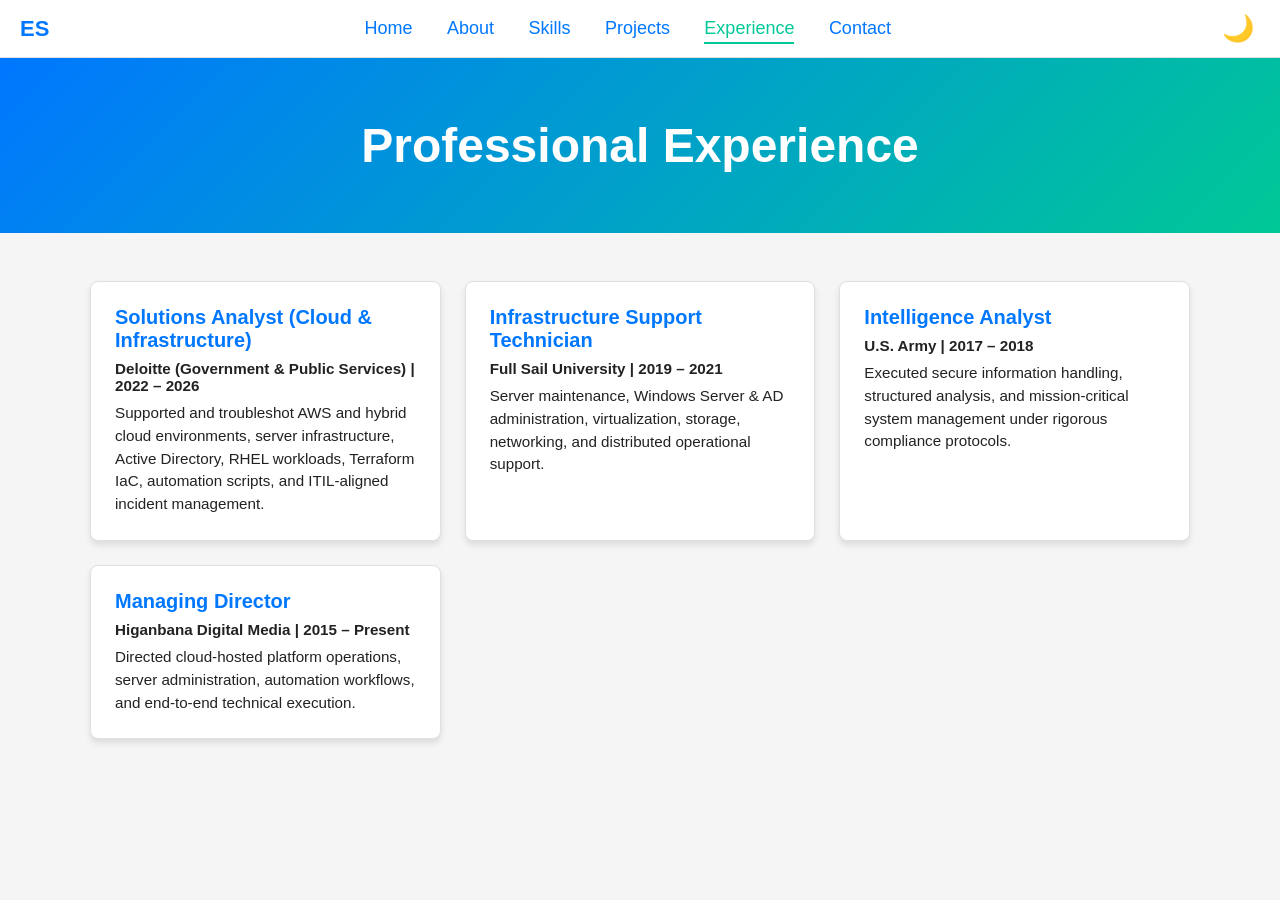
==== experience.html @ b132aea4 "Update experience.html" ====
<!DOCTYPE html>
<html lang="en">
<head>
    <meta charset="UTF-8">
    <title>Experience | Emmanuell Symlar</title>
    <link rel="stylesheet" href="css/style.css">
    <script src="js/main.js" defer></script>
</head>
<body>
<nav class="topnav">
    <div class="nav-left">
        <a href="index.html" class="brand">ES</a>
    </div>

    <div class="nav-right" id="navLinks">
        <a href="index.html">Home</a>
        <a href="about.html">About</a>
        <a href="skills.html">Skills</a>
        <a href="projects.html">Projects</a>
        <a href="experience.html" class="active">Experience</a>
        <a href="contact.html">Contact</a>
    </div>

    <button class="menu-btn" onclick="toggleMenu()" aria-label="Toggle Navigation">☰</button>
    <button class="theme-btn" onclick="toggleTheme()" aria-label="Toggle Theme">🌙</button>
</nav>

<header class="hero">
    <h1>Professional Experience</h1>
</header>

<main>
    <section class="skills-container">
        
        <div class="skill-card" style="text-align: left;">
            <h2 style="color: var(--accent); margin-bottom: 0.5rem;">Solutions Analyst (Cloud & Infrastructure)</h2>
            <p style="margin: 0 0 0.5rem 0; font-weight: bold; font-size: 0.95rem;">Deloitte (Government & Public Services) | 2022 – 2026</p>
            <p style="margin: 0; line-height: 1.5; font-size: 0.95rem;">
                Supported and troubleshot AWS and hybrid cloud environments, server infrastructure, Active Directory, RHEL workloads, Terraform IaC, automation scripts, and ITIL-aligned incident management.
            </p>
        </div>

        <div class="skill-card" style="text-align: left;">
            <h2 style="color: var(--accent); margin-bottom: 0.5rem;">Infrastructure Support Technician</h2>
            <p style="margin: 0 0 0.5rem 0; font-weight: bold; font-size: 0.95rem;">Full Sail University | 2019 – 2021</p>
            <p style="margin: 0; line-height: 1.5; font-size: 0.95rem;">
                Server maintenance, Windows Server & AD administration, virtualization, storage, networking, and distributed operational support.
            </p>
        </div>

        <div class="skill-card" style="text-align: left;">
            <h2 style="color: var(--accent); margin-bottom: 0.5rem;">Intelligence Analyst</h2>
            <p style="margin: 0 0 0.5rem 0; font-weight: bold; font-size: 0.95rem;">U.S. Army | 2017 – 2018</p>
            <p style="margin: 0; line-height: 1.5; font-size: 0.95rem;">
                Executed secure information handling, structured analysis, and mission-critical system management under rigorous compliance protocols.
            </p>
        </div>

        <div class="skill-card" style="text-align: left;">
            <h2 style="color: var(--accent); margin-bottom: 0.5rem;">Managing Director</h2>
            <p style="margin: 0 0 0.5rem 0; font-weight: bold; font-size: 0.95rem;">Higanbana Digital Media | 2015 – Present</p>
            <p style="margin: 0; line-height: 1.5; font-size: 0.95rem;">
                Directed cloud-hosted platform operations, server administration, automation workflows, and end-to-end technical execution.
            </p>
        </div>

    </section>
</main>

</body>
</html>
---- css/style.css ----
/* ===========================
    BASE THEME VARIABLES
   =========================== */
:root {
    --bg: #f5f5f5;
    --text: #222;
    --accent: #0077ff;
    --accent-hover: #00c896;
    --nav-bg: #ffffff;
    --border: #e0e0e0;
}

.dark-mode {
    --bg: #121212;
    --text: #eaeaea;
    --accent: #00c896;
    --accent-hover: #0077ff;
    --nav-bg: #1e1e1e;
    --border: #333;
}

/* ===========================
    GLOBAL STYLES
   =========================== */
body {
    font-family: Arial, sans-serif;
    margin: 0;
    padding: 0;
    background: var(--bg);
    color: var(--text);
    transition: background 0.3s ease, color 0.3s ease;
}

/* ===========================
    HERO SECTION
   =========================== */
.hero {
    background: linear-gradient(135deg, #0077ff, #00c896);
    color: white;
    text-align: center;
    padding: 60px 20px;
}

.hero h1 {
    margin: 0;
    font-size: 48px;
}

.hero h2 {
    margin: 10px 0;
    font-size: 24px;
    font-weight: 300;
}

/* ===========================
    INTRO SECTION
   =========================== */
.intro {
    max-width: 800px;
    margin: 40px auto;
    padding: 0 20px;
    font-size: 18px;
    line-height: 1.6;
    text-align: center;
}

/* ===========================
    BUTTONS
   =========================== */
.btn {
    display: inline-block;
    margin: 10px;
    padding: 12px 20px;
    background: var(--accent);
    color: white;
    text-decoration: none;
    border-radius: 6px;
}

.btn:hover {
    background: var(--accent-hover);
}

/* ===========================
    TOP NAVIGATION (DESKTOP)
   =========================== */
.topnav {
    background: var(--nav-bg);
    padding: 12px 20px;
    display: flex;
    justify-content: space-between;
    align-items: center;
    border-bottom: 1px solid var(--border);
    position: sticky;
    top: 0;
    z-index: 1000;
}

.nav-left .brand {
    font-size: 22px;
    font-weight: bold;
    color: var(--accent);
    text-decoration: none;
}

.nav-right a {
    margin: 0 15px;
    text-decoration: none;
    color: var(--accent);
    font-size: 18px;
    font-weight: 500;
}

.nav-right a:hover {
    color: var(--accent-hover);
}

.nav-right a.active {
    color: var(--accent-hover);
    border-bottom: 2px solid var(--accent-hover);
    padding-bottom: 4px;
}

/* ===========================
    NAV BUTTONS
   =========================== */
.menu-btn,
.theme-btn {
    background: none;
    border: none;
    font-size: 26px;
    cursor: pointer;
    margin-left: 10px;
    color: var(--accent);
}

.menu-btn {
    display: none;
}

.menu-btn:hover,
.theme-btn:hover {
    color: var(--accent-hover);
}

/* ===========================
    MOBILE MENU
   =========================== */
@media (max-width: 768px) {
    .nav-right {
        display: none;
        flex-direction: column;
        text-align: center;
        background: var(--nav-bg);
        padding: 20px;
        border-bottom: 1px solid var(--border);
        position: absolute;
        top: 100%;
        left: 0;
        width: 100%;
        box-sizing: border-box;
    }

    .nav-right.open {
        display: flex;
    }

    .nav-right a {
        margin: 10px 0;
        font-size: 20px;
    }

    .menu-btn {
        display: block;
    }
}

/* ===========================
    SKILLS & CARDS GRID (OPTION 2)
   =========================== */
.skills-container {
    display: grid;
    grid-template-columns: repeat(auto-fit, minmax(280px, 1fr));
    gap: 1.5rem;
    max-width: 1100px;
    margin: 3rem auto;
    padding: 0 1.5rem;
}

.skill-card {
    background: var(--nav-bg);
    border: 1px solid var(--border);
    padding: 1.5rem;
    border-radius: 8px;
    text-align: center;
    box-shadow: 0 4px 6px rgba(0, 0, 0, 0.1);
    transition: transform 0.2s ease, box-shadow 0.2s ease;
}

.skill-card:hover {
    transform: translateY(-4px);
    box-shadow: 0 6px 12px rgba(0, 0, 0, 0.15);
}

.skill-card h2 {
    color: var(--accent);
    font-size: 1.25rem;
    margin-top: 0;
    margin-bottom: 1rem;
}

.skill-card ul {
    list-style: none;
    padding: 0;
    margin: 0;
    display: flex;
    flex-wrap: wrap;
    justify-content: center;
    gap: 8px;
}

.skill-card li {
    background: var(--bg);
    color: var(--text);
    padding: 6px 12px;
    border-radius: 4px;
    font-size: 0.9rem;
    border: 1px solid var(--border);
    font-weight: 500;
}
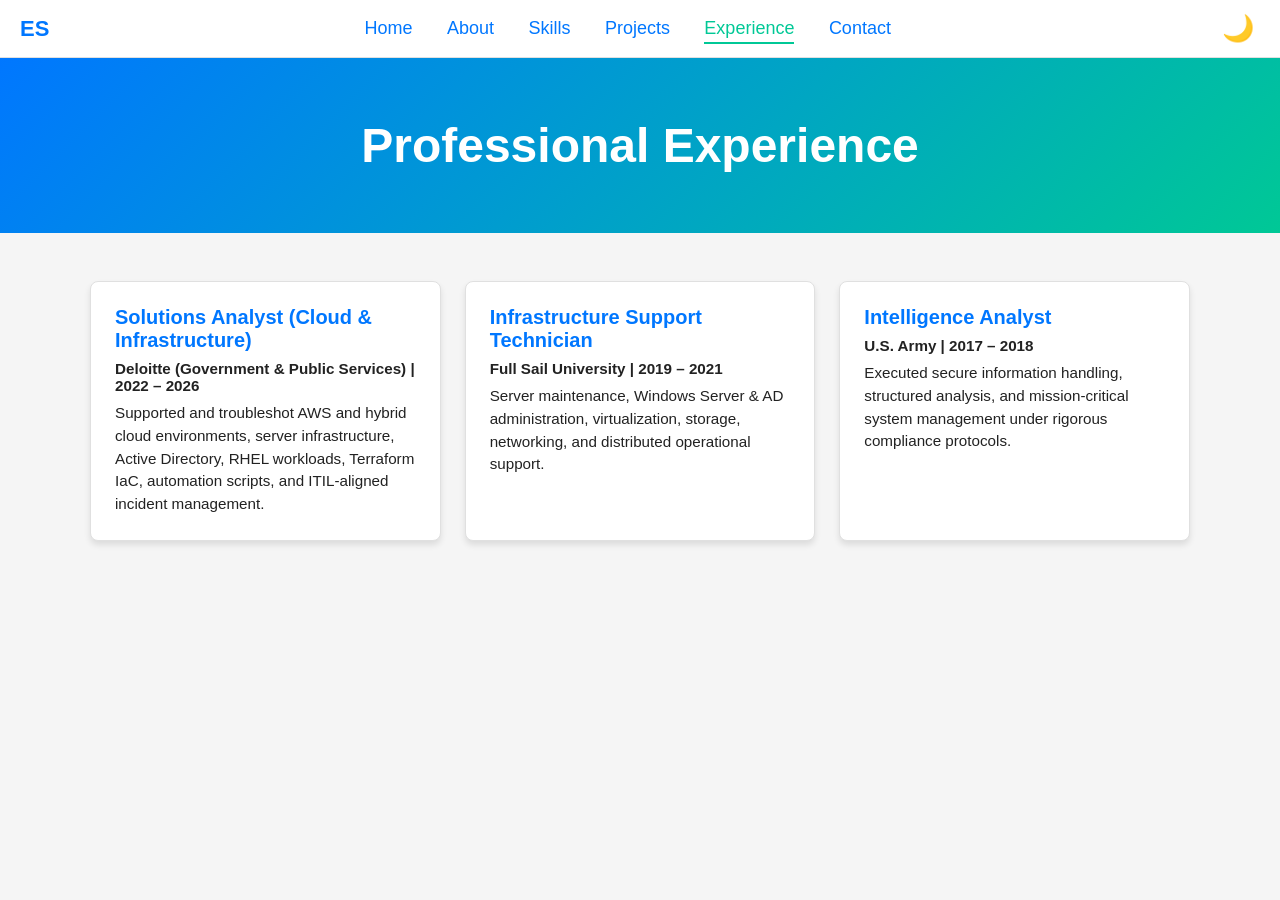
==== commit b9147a2a: "Update experience.html" ====
--- a/experience.html
+++ b/experience.html
@@ -56,14 +56,6 @@
             </p>
         </div>
 
-        <div class="skill-card" style="text-align: left;">
-            <h2 style="color: var(--accent); margin-bottom: 0.5rem;">Managing Director</h2>
-            <p style="margin: 0 0 0.5rem 0; font-weight: bold; font-size: 0.95rem;">Higanbana Digital Media | 2015 – Present</p>
-            <p style="margin: 0; line-height: 1.5; font-size: 0.95rem;">
-                Directed cloud-hosted platform operations, server administration, automation workflows, and end-to-end technical execution.
-            </p>
-        </div>
-
     </section>
 </main>
 
